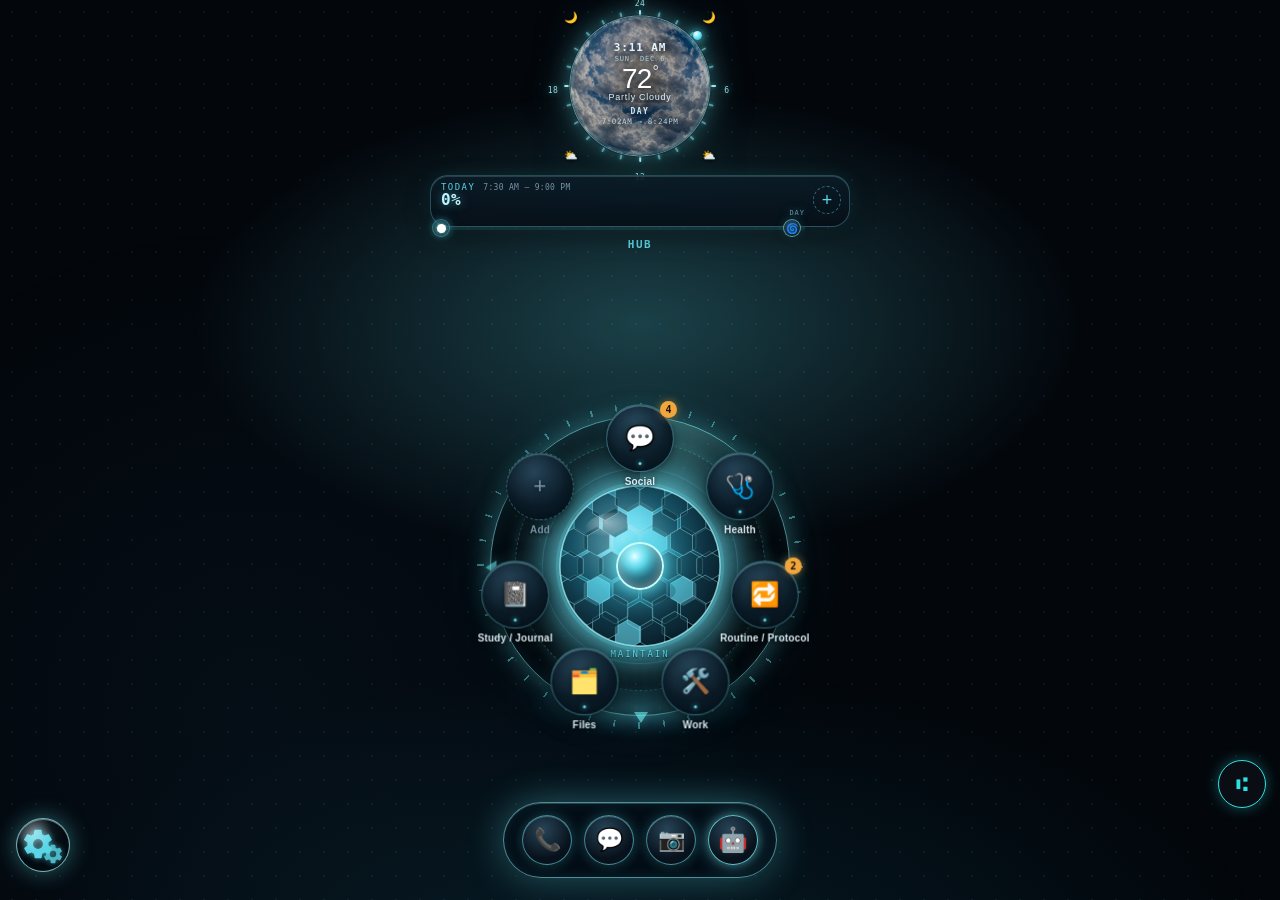
==== index.html @ 60b29aea "Strip the no-key copy from Gemini and system rules" ====
<!DOCTYPE html>
<html lang="en" style="background:#03070c">
<head>
<meta charset="UTF-8">
<meta name="viewport" content="width=device-width, initial-scale=1, viewport-fit=cover">
<meta name="apple-mobile-web-app-capable" content="yes">
<meta name="apple-mobile-web-app-status-bar-style" content="black-translucent">
<meta name="apple-mobile-web-app-title" content="Maintain">
<meta name="theme-color" content="#03070c">
<title>Maintain</title>
<link rel="stylesheet" href="styles.css?v=8.12">
</head>
<body>

<div class="hud-top" id="hud-top">
  <div class="wx-clock" id="wx-clock">
    <div class="wx-dial"></div>
    <div class="wx-glass">
      <div class="wx-sky" id="wx-sky"></div>
      <div class="wx-shine"></div>
      <div class="wx-rim"></div>
      <div class="wx-read">
        <div class="wx-time" id="wx-time">--:--</div>
        <div class="wx-date" id="wx-date"></div>
        <div class="wx-temp" id="wx-temp">--<small>°</small></div>
        <div class="wx-cond" id="wx-cond"></div>
        <div class="wx-sun" id="wx-sun"><b>DAY</b><span></span></div>
      </div>
    </div>
  </div>

  <div id="dayline">
    <div class="dl-head">
      <div class="dl-title">Today</div>
      <div class="dl-range">7:30 AM – 9:00 PM</div>
    </div>
    <div class="dl-pct" id="dl-pct">—<small>DAY</small></div>
    <div class="dl-track-wrap" id="dl-track-wrap">
      <div class="dl-track">
        <div class="dl-fill" id="dl-fill"></div>
      </div>
      <div class="dl-now" id="dl-now"></div>
    </div>
    <button class="dl-add" id="dl-add" type="button" aria-label="Add reminder">+</button>
  </div>
</div>

<div class="stage" id="stage">
  <div class="crumb" id="crumb"><b>HUB</b></div>
  <div id="orbit"></div>
  <div class="hint" id="hint"></div>
</div>

<div class="flash" id="flash"></div>
<div class="veil" id="veil"><div class="sheet" id="sheet"></div></div>

<button id="gears-btn" title="Settings" aria-label="Maintain Settings">
  <span class="gear-glass">
    <svg class="gear-a" viewBox="0 0 24 24" aria-hidden="true"><path fill="currentColor" d="M19.43 12.98c.04-.32.07-.64.07-.98s-.03-.66-.07-.98l2.11-1.65a.5.5 0 0 0 .12-.64l-2-3.46a.5.5 0 0 0-.6-.22l-2.49 1a7.2 7.2 0 0 0-1.7-.98l-.38-2.65A.5.5 0 0 0 13.9 2h-4a.5.5 0 0 0-.49.42l-.38 2.65c-.63.23-1.2.56-1.7.98l-2.49-1a.5.5 0 0 0-.6.22l-2 3.46a.5.5 0 0 0 .12.64L4.57 11c-.04.32-.07.65-.07 1s.03.66.07.98l-2.11 1.65a.5.5 0 0 0-.12.64l2 3.46c.14.24.43.34.68.22l2.49-1c.5.42 1.07.75 1.7.98l.38 2.65a.5.5 0 0 0 .49.42h4a.5.5 0 0 0 .49-.42l.38-2.65c.63-.23 1.2-.56 1.7-.98l2.49 1a.5.5 0 0 0 .6-.22l2-3.46a.5.5 0 0 0-.12-.64l-2.11-1.65zM12 15.5A3.5 3.5 0 1 1 12 8.5a3.5 3.5 0 0 1 0 7z"/></svg>
    <svg class="gear-b" viewBox="0 0 24 24" aria-hidden="true"><path fill="currentColor" d="M19.43 12.98c.04-.32.07-.64.07-.98s-.03-.66-.07-.98l2.11-1.65a.5.5 0 0 0 .12-.64l-2-3.46a.5.5 0 0 0-.6-.22l-2.49 1a7.2 7.2 0 0 0-1.7-.98l-.38-2.65A.5.5 0 0 0 13.9 2h-4a.5.5 0 0 0-.49.42l-.38 2.65c-.63.23-1.2.56-1.7.98l-2.49-1a.5.5 0 0 0-.6.22l-2 3.46a.5.5 0 0 0 .12.64L4.57 11c-.04.32-.07.65-.07 1s.03.66.07.98l-2.11 1.65a.5.5 0 0 0-.12.64l2 3.46c.14.24.43.34.68.22l2.49-1c.5.42 1.07.75 1.7.98l.38 2.65a.5.5 0 0 0 .49.42h4a.5.5 0 0 0 .49-.42l.38-2.65c.63-.23 1.2-.56 1.7-.98l2.49 1a.5.5 0 0 0 .6-.22l2-3.46a.5.5 0 0 0-.12-.64l-2.11-1.65zM12 15.5A3.5 3.5 0 1 1 12 8.5a3.5 3.5 0 0 1 0 7z"/></svg>
  </span>
</button>

<div id="cmd-belt">
  <button class="cmd-btn" id="cmd-phone" title="Contacts">📞</button>
  <button class="cmd-btn" id="cmd-msg" title="Messages">💬</button>
  <button class="cmd-btn" id="cmd-cam" title="Camera">📷</button>
  <button class="cmd-btn ai" id="cmd-ai" title="Gemini">🤖</button>
</div>

<div id="ai-wrap">
  <div id="ai-panel">
    <div id="ai-head">
      <h3>✦ GEMINI</h3>
      <button id="ai-close">×</button>
    </div>
    <div id="ai-body">
      <div class="msg bot">Neon liquid channel ready.</div>
    </div>
    <div id="ai-input-row">
      <input id="ai-input" placeholder="Message Gemini…" autocomplete="off">
      <button id="ai-send">Send</button>
    </div>
  </div>
</div>

<div id="mp-fab" title="Push to GitHub">⑆</div>
<div id="mp-wrap">
  <div id="mp-sheet">
    <h3>Push to GitHub <button id="mp-close">×</button></h3>
    <label>File path in repo</label>
    <input id="mp-path" placeholder="index.html" value="index.html" autocapitalize="off" autocorrect="off" spellcheck="false"/>
    <label>Commit message</label>
    <input id="mp-msg" placeholder="Maintain update"/>
    <label>File content (paste the COMPLETE file)</label>
    <textarea id="mp-content" placeholder="Paste the entire new file here…"></textarea>
    <div id="mp-row">
      <button id="mp-pull">Pull current</button>
      <button id="mp-push">Push</button>
    </div>
    <div id="mp-status"></div>
    <details id="mp-cfg">
      <summary>⚙︎ Setup (stored on this phone only)</summary>
      <label>Apps Script /exec URL</label>
      <input id="mp-url" placeholder="https://script.google.com/macros/s/…/exec" autocapitalize="off" autocorrect="off" spellcheck="false"/>
      <label>Shared secret</label>
      <input id="mp-secret" type="password" placeholder="your SHARED_SECRET"/>
      <button id="mp-save" style="margin-top:10px;width:100%;padding:10px;border-radius:8px;border:1px solid #2de1e1;background:#0a0e14;color:#2de1e1;">Save config on device</button>
    </details>
  </div>
</div>

<script src="app.js?v=8.12"></script>
</body>
</html>
---- styles.css ----
:root{
    --void:#03070c; --panel:rgba(10,20,30,.72); --line:rgba(90,210,230,.22);
    --cyan:#5ad6e6; --cyan-hot:#bff4ff; --cyan-dim:#2a7d8c;
    --amber:#f0a63c; --ink:#dcecf3; --dim:#7794a6; --danger:#e8654f;
    --mono:ui-monospace,"SF Mono",Menlo,monospace;
    --sans:-apple-system,BlinkMacSystemFont,"Segoe UI",Roboto,sans-serif;
  }
  *{box-sizing:border-box;margin:0;padding:0;-webkit-tap-highlight-color:transparent}
  html{background:var(--void)}
  body{font-family:var(--sans);color:var(--ink);background:var(--void);-webkit-user-select:none;user-select:none}
  .stage{position:relative;min-height:100vh;min-height:100dvh;overflow:hidden;perspective:1200px}
  body::before{content:"";position:fixed;inset:0;z-index:0;
    background:
      radial-gradient(60% 45% at 50% 36%,rgba(90,214,230,.28),transparent 58%),
      radial-gradient(80% 55% at 50% 108%,rgba(30,140,180,.14),transparent 62%),
      radial-gradient(circle at 20% 80%,rgba(40,100,140,.08),transparent 40%),
      radial-gradient(rgba(90,214,230,.08) 1px,transparent 1px);
    background-size:auto,auto,auto,24px 24px;
    animation:gridPulse 9s ease-in-out infinite}
  @keyframes gridPulse{0%,100%{opacity:.65}50%{opacity:1}}

  .crumb{position:fixed;top:calc(env(safe-area-inset-top) + 16px);left:14px;right:14px;z-index:15;
    font-family:var(--mono);font-size:11px;letter-spacing:.14em;color:var(--dim);text-transform:uppercase;
    pointer-events:none;text-align:center;line-height:1.5}
  .crumb b{color:var(--cyan)}

  #orbit{position:absolute;left:50%;top:42%;z-index:8;width:0;height:0}

  .ring{position:absolute;left:0;top:0;border-radius:50%;transform:translate(-50%,-50%);pointer-events:none}
  .ring.r1{width:300px;height:300px;border:1.5px solid rgba(140,250,255,.55);
    box-shadow:0 0 24px rgba(90,214,230,.35),0 0 60px rgba(90,214,230,.12),inset 0 0 20px rgba(90,214,230,.08)}
  .ring.r2{width:250px;height:250px;border:1px dashed rgba(90,214,230,.32);animation:spin 48s linear infinite;
    box-shadow:0 0 12px rgba(90,214,230,.15)}
  .ring.r3{width:196px;height:196px;border:1px solid rgba(90,214,230,.28);
    box-shadow:0 0 16px rgba(90,214,230,.12)}
  .ring.ticks{width:326px;height:326px;
    background:repeating-conic-gradient(from 0deg,rgba(120,250,255,.45) 0deg .6deg,transparent .6deg 9deg);
    -webkit-mask:radial-gradient(circle,transparent 0 156px,#000 156px 163px,transparent 163px);
    mask:radial-gradient(circle,transparent 0 156px,#000 156px 163px,transparent 163px);
    animation:spin 90s linear infinite reverse;filter:drop-shadow(0 0 8px rgba(90,214,230,.55));opacity:.95}
  .sweep{position:absolute;left:0;top:0;width:300px;height:300px;border-radius:50%;transform:translate(-50%,-50%);
    background:conic-gradient(from 0deg,rgba(140,255,255,.42),transparent 55deg);pointer-events:none;
    -webkit-mask:radial-gradient(circle,transparent 0 42px,#000 42px);mask:radial-gradient(circle,transparent 0 42px,#000 42px);
    animation:spin 5.5s linear infinite;filter:blur(.6px);opacity:.9}
  @keyframes spin{to{transform:translate(-50%,-50%) rotate(360deg)}}

  .tri{position:absolute;left:0;top:0;width:0;height:0;border-left:7px solid transparent;border-right:7px solid transparent;
    border-bottom:11px solid rgba(120,250,255,.6);pointer-events:none;
    filter:drop-shadow(0 0 4px rgba(90,214,230,.5))}
  .base{position:absolute;left:0;top:100px;width:300px;height:80px;transform:translateX(-50%);
    background:radial-gradient(closest-side,rgba(90,214,230,.38),rgba(40,140,180,.12) 50%,transparent 78%);
    border-radius:50%;filter:blur(3px);pointer-events:none;opacity:.9}

  .orb{position:absolute;left:0;top:0;transform:translate(-50%,-50%);width:178px;height:178px;cursor:pointer;z-index:9;
    filter:drop-shadow(0 12px 28px rgba(0,0,0,.55))}
  .orb .glow{position:absolute;inset:-36px;border-radius:50%;
    background:radial-gradient(circle,rgba(120,240,255,.65),rgba(60,180,220,.25) 40%,transparent 68%);
    animation:breathe 3.6s ease-in-out infinite, holoShift 7s linear infinite}
  @keyframes breathe{0%,100%{opacity:.65;transform:scale(.96)}50%{opacity:1;transform:scale(1.05)}}
  @keyframes holoShift{0%{filter:hue-rotate(0deg) brightness(1)}50%{filter:hue-rotate(20deg) brightness(1.12)}100%{filter:hue-rotate(0deg) brightness(1)}}
  .orb svg{position:relative;display:block;width:178px;height:178px;
    filter:drop-shadow(0 0 28px rgba(90,214,230,.85)) drop-shadow(0 0 8px rgba(180,255,255,.4))}
  .orb .lbl{position:absolute;left:50%;bottom:-4px;transform:translateX(-50%);white-space:nowrap;
    font-family:var(--mono);font-size:9px;letter-spacing:.22em;color:var(--cyan);
    text-shadow:0 0 10px rgba(90,214,230,.75),0 1px 2px rgba(0,0,0,.8)}
  .orb:active{transform:translate(-50%,-50%) scale(.95)}

  .core{position:absolute;left:50%;top:50%;transform:translate(-50%,-50%);z-index:12;width:48px;height:48px;border-radius:50%;
    background:
      radial-gradient(circle at 38% 28%,#f0ffff 0%,#a0f0ff 12%,#5ad6e6 28%,#1a6a80 55%,#0a2a38 78%,#020810 100%);
    border:2.5px solid rgba(200,255,255,.98);
    box-shadow:
      0 0 14px #5ad6e6,
      0 0 32px rgba(90,214,230,.85),
      0 0 70px rgba(90,214,230,.45),
      0 0 100px rgba(60,180,220,.2),
      inset 0 0 16px rgba(200,255,255,.7),
      inset 0 -6px 12px rgba(0,40,60,.4);
    cursor:pointer;animation:holoPulse 3s ease-in-out infinite}
  @keyframes holoPulse{
    0%,100%{filter:brightness(1) saturate(1.15);transform:translate(-50%,-50%) scale(1)}
    50%{filter:brightness(1.3) saturate(1.45);transform:translate(-50%,-50%) scale(1.08)}
  }
  .core:active{transform:translate(-50%,-50%) scale(.86)}

  .node{position:absolute;left:0;top:0;width:68px;height:68px;margin:-34px 0 0 -34px;z-index:10;
    border-radius:50%;border:1.5px solid rgba(120,230,250,.35);
    background:
      radial-gradient(circle at 42% 28%,rgba(40,70,90,.95),rgba(12,28,40,.96) 55%,rgba(4,12,18,.98));
    backdrop-filter:blur(12px) saturate(1.3);
    box-shadow:
      0 6px 22px rgba(0,0,0,.55),
      0 2px 6px rgba(0,0,0,.35),
      inset 0 1.5px 0 rgba(180,250,255,.28),
      inset 0 -3px 8px rgba(0,20,30,.45),
      0 0 18px rgba(90,214,230,.18);
    display:flex;align-items:center;justify-content:center;cursor:pointer;
    opacity:0;transform:translate(0,0) scale(.15);
    transition:transform .5s cubic-bezier(.34,1.5,.5,1),opacity .3s,border-color .15s,box-shadow .2s}
  .layer{position:absolute;left:0;top:0;width:0;height:0;
    transition:transform .4s cubic-bezier(.34,1.15,.5,1),opacity .4s,filter .4s}
  .layer.on .node{opacity:1;transform:translate(var(--x),var(--y)) scale(1)}
  .layer.settled .node{opacity:1;transform:translate(var(--x),var(--y)) scale(1);transition:none}
  .hub{position:absolute;left:0;top:0;z-index:11;width:88px;height:88px;margin:-44px 0 0 -44px;
    border-radius:50%;border:1.5px solid rgba(120,250,255,.65);cursor:pointer;
    background:
      radial-gradient(circle at 42% 28%,rgba(55,100,120,.98),rgba(18,40,55,.97) 50%,rgba(6,16,24,.98));
    box-shadow:
      0 0 30px rgba(90,214,230,.6),
      0 4px 16px rgba(0,0,0,.5),
      inset 0 1.5px 0 rgba(180,250,255,.4),
      inset 0 -4px 10px rgba(0,20,30,.4);
    display:flex;flex-direction:column;align-items:center;justify-content:center;
    opacity:0;transform:translate(var(--hx),var(--hy)) scale(.4);
    transition:transform .42s cubic-bezier(.34,1.3,.5,1),opacity .3s}
  .layer.on .hub{opacity:1;transform:translate(var(--hx),var(--hy)) scale(1)}
  .layer.settled .hub{opacity:1;transform:translate(var(--hx),var(--hy)) scale(1);transition:none}
  .hub .hi{font-size:30px;line-height:1;filter:drop-shadow(0 1px 3px rgba(0,0,0,.55))}
  .hub .hc{font:600 10px/1.15 var(--sans);color:var(--ink);margin-top:3px;max-width:76px;text-align:center;
    text-shadow:0 1px 4px rgba(0,0,0,.85)}
  .node.sub{width:56px;height:56px;margin:-28px 0 0 -28px}
  .node.sub .ni{font-size:21px}
  .node:active{border-color:var(--cyan-hot);
    box-shadow:0 0 24px rgba(90,214,230,.65),0 0 8px rgba(180,255,255,.3),
      inset 0 1.5px 0 rgba(180,250,255,.4),inset 0 -2px 6px rgba(0,20,30,.35)}
  .node .ni{font-size:24px;line-height:1;filter:drop-shadow(0 1px 3px rgba(0,0,0,.55))}
  .node .ct{position:absolute;top:-4px;right:-4px;min-width:17px;height:17px;padding:0 4px;border-radius:9px;
    background:var(--amber);color:#1c1305;font:700 10px/17px var(--mono);text-align:center;box-shadow:0 0 8px rgba(240,166,60,.5)}
  .node .lk{position:absolute;top:-3px;right:-3px;width:16px;height:16px;border-radius:50%;background:var(--cyan);color:#04121a;font:700 10px/16px var(--sans);text-align:center}
  .node .cap{position:absolute;top:calc(100% + 5px);left:50%;transform:translateX(-50%);width:94px;text-align:center;
    font:600 10px/1.2 var(--sans);letter-spacing:.02em;color:var(--ink);text-shadow:0 1px 4px rgba(0,0,0,.85);pointer-events:none}
  .node.folder::after{content:"";position:absolute;bottom:6px;left:50%;transform:translateX(-50%);
    width:3px;height:3px;border-radius:50%;background:var(--cyan);box-shadow:0 0 5px var(--cyan)}
  .node.addch{border-style:dashed}
  .node.addch .ni{color:var(--dim);font-size:22px}
  .node.addch .cap{color:var(--dim)}

  .hint{position:fixed;left:0;right:0;bottom:calc(env(safe-area-inset-bottom) + 110px);text-align:center;z-index:6;
    font-family:var(--mono);font-size:11px;letter-spacing:.16em;color:var(--dim);text-transform:uppercase;
    transition:opacity .3s;pointer-events:none}
  .flash{position:fixed;left:50%;bottom:calc(env(safe-area-inset-bottom) + 130px);transform:translate(-50%,8px);z-index:25;
    max-width:82vw;background:rgba(10,22,32,.95);border:1px solid var(--line);border-radius:12px;padding:11px 15px;
    font-size:13px;color:var(--ink);opacity:0;pointer-events:none;transition:opacity .2s,transform .2s;text-align:center}
  .flash.on{opacity:1;transform:translate(-50%,0)}

  .veil{position:fixed;inset:0;z-index:30;background:rgba(2,5,9,.6);backdrop-filter:blur(4px);
    display:flex;align-items:flex-end;justify-content:center;opacity:0;pointer-events:none;transition:opacity .2s}
  .veil.on{opacity:1;pointer-events:auto}
  .sheet{width:100%;max-width:620px;max-height:82vh;display:flex;flex-direction:column;
    background:linear-gradient(180deg,rgba(12,24,34,.96),rgba(6,13,20,.98));
    border:1px solid var(--line);border-bottom:none;border-radius:20px 20px 0 0;
    box-shadow:0 -8px 40px rgba(0,0,0,.6),0 0 0 1px rgba(90,214,230,.08);
    padding:16px 16px calc(env(safe-area-inset-bottom) + 16px);transform:translateY(24px);transition:transform .2s}
  .veil.on .sheet{transform:translateY(0)}
  .grip{width:40px;height:4px;border-radius:2px;background:var(--line);margin:2px auto 12px;flex:none}
  .shead{display:flex;align-items:center;gap:11px;margin-bottom:12px;flex:none}
  .back{width:38px;height:38px;flex:none;border:1px solid var(--line);background:var(--panel);color:var(--ink);
    border-radius:10px;font-size:19px;cursor:pointer;display:grid;place-items:center}
  .back:active{background:rgba(90,214,230,.12)}
  .shead .tt{flex:1;min-width:0}
  .shead .cid{font-family:var(--mono);font-size:10px;letter-spacing:.2em;color:var(--cyan)}
  .shead .nm{font-size:19px;font-weight:700;margin-top:1px;letter-spacing:.01em;overflow:hidden;text-overflow:ellipsis;white-space:nowrap}
  .kill{border:1px solid var(--line);background:var(--panel);color:var(--dim);border-radius:9px;padding:8px 10px;
    font-family:var(--mono);font-size:10px;letter-spacing:.08em;cursor:pointer;flex:none}
  .kill:active{color:var(--cyan);border-color:var(--cyan)}

  .seg{display:flex;gap:8px;margin-bottom:13px}
  .seg button{flex:1;border:1px solid var(--line);background:transparent;color:var(--dim);border-radius:9px;
    padding:11px;font-family:var(--mono);font-size:11px;letter-spacing:.12em;text-transform:uppercase;cursor:pointer}
  .seg button.on{background:rgba(90,214,230,.14);color:var(--cyan);border-color:var(--cyan)}
  .mform.folder .linkonly{display:none}

  .fld{margin-bottom:11px}
  .fld label{display:block;font-family:var(--mono);font-size:10px;letter-spacing:.14em;color:var(--dim);text-transform:uppercase;margin-bottom:6px}
  .fld input,.fld textarea{width:100%;background:var(--void);border:1px solid var(--line);border-radius:9px;
    color:var(--ink);font-family:var(--sans);font-size:16px;padding:11px 12px;resize:vertical}
  .fld .rowin{display:flex;gap:9px}.fld .rowin .ic{width:64px;text-align:center}
  .fld input:focus,.fld textarea:focus{outline:none;border-color:var(--cyan);box-shadow:0 0 0 2px rgba(90,214,230,.18)}
  .fld textarea{min-height:60px}
  .acts{display:flex;gap:10px}
  .btn{flex:1;border-radius:10px;padding:13px;font-family:var(--mono);font-size:11px;letter-spacing:.14em;text-transform:uppercase;cursor:pointer;border:1px solid var(--line)}
  .btn.ghost{background:transparent;color:var(--dim)}.btn.ghost:active{color:var(--ink)}
  .btn.go{background:var(--cyan);color:#04121a;border-color:var(--cyan);font-weight:700}.btn.go:active{opacity:.85}
  .btn.danger{background:transparent;color:var(--danger);border-color:var(--danger)}
  .btn.full{width:100%;flex:none;margin-top:8px}

  .doc{overflow-y:auto;font-size:13.5px;line-height:1.6;color:var(--ink)}
  .doc .sec{margin-bottom:15px}
  .doc .sh{font-family:var(--mono);font-size:10px;letter-spacing:.16em;text-transform:uppercase;color:var(--cyan);margin-bottom:5px}
  .doc .sb{white-space:pre-wrap;color:var(--ink)}
  .doc .sb.empty{color:var(--dim);opacity:.6}
  .list{overflow-y:auto;-webkit-overflow-scrolling:touch;flex:1}
  .ver{font-family:var(--mono);font-size:10px;letter-spacing:.14em;color:var(--dim);opacity:.55;text-align:center;margin-top:10px}

  #cmd-belt{
    position:fixed;left:50%;bottom:calc(env(safe-area-inset-bottom) + 22px);
    transform:translateX(-50%);z-index:40;
    display:flex;align-items:center;gap:12px;
    padding:12px 18px;
    background:rgba(4,12,20,.82);
    border:1.5px solid rgba(140,250,255,.55);
    border-radius:42px;
    backdrop-filter:blur(20px) saturate(1.5);
    box-shadow:
      0 0 36px rgba(90,214,230,.4),
      0 4px 20px rgba(0,0,0,.45),
      inset 0 1px 0 rgba(180,250,255,.2),
      inset 0 0 14px rgba(90,214,230,.12);
  }
  .cmd-btn{
    width:50px;height:50px;border-radius:50%;
    border:1.5px solid rgba(110,230,250,.55);
    background:
      radial-gradient(circle at 42% 28%,rgba(40,70,90,.97),rgba(8,18,28,.98) 65%);
    color:#5ad6e6;display:grid;place-items:center;
    font-size:22px;cursor:pointer;
    box-shadow:
      0 0 14px rgba(90,214,230,.3),
      0 3px 8px rgba(0,0,0,.4),
      inset 0 1px 0 rgba(180,250,255,.25);
    transition:transform .15s,border-color .15s,box-shadow .15s;
  }
  .cmd-btn:active{transform:scale(.88);border-color:#bff4ff;
    box-shadow:0 0 22px rgba(90,214,230,.65),inset 0 1px 0 rgba(200,255,255,.35)}
  .cmd-btn.ai{font-size:24px;border-color:rgba(120,250,255,.75);
    box-shadow:0 0 18px rgba(90,214,230,.5),0 0 8px rgba(180,255,255,.25)}

  #gears-btn{
    position:fixed;left:16px;bottom:calc(env(safe-area-inset-bottom) + 28px);z-index:40;
    width:54px;height:54px;border-radius:50%;
    border:1.5px solid rgba(140,250,255,.65);
    background:
      radial-gradient(circle at 40% 28%,rgba(40,75,100,.97),rgba(6,16,24,.98) 65%);
    color:#5ad6e6;display:grid;place-items:center;
    font-size:24px;cursor:pointer;
    box-shadow:
      0 0 22px rgba(90,214,230,.45),
      0 3px 10px rgba(0,0,0,.4),
      inset 0 1px 0 rgba(180,250,255,.3);
    animation:gearsSpin 10s linear infinite;
  }
  #gears-btn:active{transform:scale(.88)}
  @keyframes gearsSpin{to{transform:rotate(360deg)}}

  #ai-wrap{position:fixed;inset:0;z-index:60;display:none;align-items:flex-end;justify-content:center;
    background:rgba(2,5,9,.7);backdrop-filter:blur(6px)}
  #ai-wrap.open{display:flex}
  #ai-panel{
    width:100%;max-width:520px;max-height:78vh;
    background:linear-gradient(165deg,rgba(8,18,28,.97),rgba(4,10,16,.99));
    border:1px solid rgba(90,214,230,.45);
    border-radius:22px 22px 0 0;
    box-shadow:0 -10px 50px rgba(0,0,0,.6),0 0 30px rgba(90,214,230,.2);
    display:flex;flex-direction:column;
    padding:14px 14px calc(env(safe-area-inset-bottom) + 14px);
  }
  #ai-head{display:flex;align-items:center;justify-content:space-between;margin-bottom:10px}
  #ai-head h3{font-size:15px;color:#5ad6e6;letter-spacing:.4px;margin:0}
  #ai-close{background:none;border:none;color:#7a9aaa;font-size:22px;cursor:pointer;padding:4px 8px}
  #ai-body{flex:1;overflow-y:auto;font-size:14px;line-height:1.55;color:#c8e0ea;padding:8px 4px;min-height:180px}
  #ai-body .msg{margin-bottom:12px;padding:10px 12px;border-radius:12px;max-width:92%}
  #ai-body .bot{background:rgba(90,214,230,.12);border:1px solid rgba(90,214,230,.25)}
  #ai-input-row{display:flex;gap:8px;margin-top:10px}
  #ai-input{flex:1;background:#0a1219;border:1px solid rgba(90,214,230,.3);border-radius:12px;color:#e0f4ff;padding:12px 14px;font-size:15px}
  #ai-send{padding:0 16px;border-radius:12px;border:1px solid #5ad6e6;background:rgba(90,214,230,.15);color:#5ad6e6;font-weight:600;cursor:pointer}

  @media (prefers-reduced-motion:reduce){*{animation:none!important}.node{transition:opacity .2s}}


  #mp-fab{position:fixed;right:14px;bottom:calc(env(safe-area-inset-bottom) + 92px);z-index:99998;
    width:48px;height:48px;border-radius:50%;background:#0a0e14;
    border:1px solid #2de1e1;color:#2de1e1;font-size:20px;
    display:flex;align-items:center;justify-content:center;
    box-shadow:0 0 14px rgba(45,225,225,.35);cursor:pointer;}
  #mp-wrap{position:fixed;inset:0;z-index:99999;display:none;
    background:rgba(2,5,9,.86);backdrop-filter:blur(3px);
    align-items:flex-end;}
  #mp-wrap.open{display:flex;}
  #mp-sheet{width:100%;max-height:90vh;overflow:auto;
    background:#070b11;border-top:1px solid #2de1e1;
    border-radius:16px 16px 0 0;padding:16px 16px 28px;
    font-family:-apple-system,system-ui,sans-serif;color:#cfe9e9;}
  #mp-sheet h3{margin:2px 0 12px;color:#2de1e1;font-size:15px;
    letter-spacing:.5px;display:flex;justify-content:space-between;}
  #mp-sheet label{display:block;font-size:11px;color:#7fb2b2;
    margin:10px 0 4px;letter-spacing:.4px;text-transform:uppercase;}
  #mp-sheet input,#mp-sheet textarea{width:100%;box-sizing:border-box;
    background:#0c1219;border:1px solid #1c3540;border-radius:8px;
    color:#e6faff;padding:10px;font-size:14px;font-family:ui-monospace,monospace;}
  #mp-sheet textarea{min-height:180px;resize:vertical;}
  #mp-row{display:flex;gap:8px;margin-top:14px;}
  #mp-row button{flex:1;padding:12px;border-radius:8px;border:1px solid #2de1e1;
    background:#0a0e14;color:#2de1e1;font-size:14px;font-weight:600;cursor:pointer;}
  #mp-pull{border-color:#e0a83c;color:#e0a83c;}
  #mp-close{background:none;border:none;color:#5a7a7a;font-size:20px;cursor:pointer;}
  #mp-status{margin-top:12px;font-size:12px;min-height:16px;white-space:pre-wrap;
    font-family:ui-monospace,monospace;color:#8fd;}
  #mp-status.err{color:#ff6b6b;}
  #mp-cfg{border-top:1px dashed #1c3540;margin-top:16px;padding-top:12px;}
  #mp-cfg summary{color:#7fb2b2;font-size:12px;cursor:pointer;}
/* v8 HUD — weather clock, day timeline, glass gears. Hub/belt CSS stays. */
html,body{height:100%;}
body{
  display:flex;flex-direction:column;
  min-height:100vh;min-height:100dvh;
  overflow:hidden;
}
.hud-top{
  position:relative;z-index:21;flex:none;
  padding:calc(env(safe-area-inset-top) + 2px) 10px 4px;
  display:flex;flex-direction:column;align-items:center;gap:5px;
}
.stage{
  flex:1 1 auto;min-height:0 !important;height:auto !important;
  position:relative;overflow:hidden;perspective:1200px;
}
.crumb{
  position:absolute;top:6px;left:12px;right:12px;
  z-index:15;
}
#orbit{top:50%;transform:scale(var(--hub-scale, 0.8));}
.hint{
  position:absolute;left:0;right:0;bottom:8px;
}

/* ——— Glass weather clock ——— */
.wx-clock{
  --wx: 156px;
  width:var(--wx);height:var(--wx);
  position:relative;flex:none;
  overflow:visible;
  filter:drop-shadow(0 8px 16px rgba(0,0,0,.5)) drop-shadow(0 0 14px rgba(90,214,230,.2));
}
.wx-dial{position:absolute;inset:0;pointer-events:none}
.wx-glass{
  position:absolute;left:50%;top:50%;
  width:84%;height:84%;
  transform:translate(-50%,-50%);
  border-radius:50%;
  overflow:hidden;
  border:1.5px solid rgba(180,250,255,.55);
  box-shadow:
    0 0 0 1px rgba(20,40,55,.8),
    0 0 22px rgba(90,214,230,.35),
    inset 0 0 18px rgba(0,10,20,.35),
    inset 0 8px 16px rgba(255,255,255,.12);
  background:#071018;
}
.wx-sky{
  position:absolute;inset:0;
  background-size:cover;background-position:center;
  transition:background-image .6s ease, filter .6s ease;
}
.wx-sky.night{filter:saturate(1.05) brightness(.95)}
.wx-shine{
  position:absolute;inset:0;border-radius:50%;pointer-events:none;
  background:
    radial-gradient(circle at 34% 28%, rgba(255,255,255,.38), transparent 32%),
    radial-gradient(circle at 70% 78%, rgba(0,20,40,.28), transparent 42%);
}
.wx-rim{
  position:absolute;inset:0;border-radius:50%;pointer-events:none;
  box-shadow:inset 0 0 0 3px rgba(140,250,255,.12);
}
.wx-read{
  position:absolute;inset:0;
  display:flex;flex-direction:column;align-items:center;justify-content:center;
  text-align:center;z-index:2;padding:14% 8% 16%;
  gap:0;
  color:#f4fbff;
  text-shadow:0 1px 8px rgba(0,8,16,.95), 0 0 12px rgba(0,20,40,.75);
  background:radial-gradient(circle at 50% 48%, rgba(0,8,18,.55), rgba(0,8,18,.15) 52%, transparent 70%);
}
.wx-time{
  font-family:var(--mono);font-weight:700;letter-spacing:.08em;
  font-size:11px;line-height:1.15;color:#e8f7ff;
}
.wx-date{
  font-family:var(--mono);font-size:7px;letter-spacing:.12em;text-transform:uppercase;
  color:rgba(200,240,255,.8);margin:0;
}
.wx-temp{
  font-family:var(--sans);font-weight:300;letter-spacing:-.03em;
  font-size:26px;line-height:.92;margin-top:2px;
  color:#fff;
}
.wx-temp small{font-size:16px;vertical-align:super;margin-left:1px;opacity:.85}
.wx-cond{
  font-family:var(--sans);font-size:9px;letter-spacing:.08em;
  color:#d9f3ff;margin-top:1px;max-width:90%;
  white-space:nowrap;overflow:hidden;text-overflow:ellipsis;
}
.wx-sun{
  margin-top:5px;font-family:var(--mono);font-size:7.5px;letter-spacing:.08em;
  color:rgba(210,245,255,.8);display:flex;flex-direction:column;align-items:center;gap:1px;
}
.wx-sun b{color:#c8ecff;font-weight:700;letter-spacing:.18em;font-size:8px}

.wx-tick{
  position:absolute;left:50%;top:50%;width:2px;height:7px;
  margin-left:-1px;transform-origin:50% 0;
  background:rgba(150,245,255,.55);
  border-radius:1px;
  box-shadow:0 0 4px rgba(90,214,230,.5);
}
.wx-tick.major{height:10px;width:2.2px;background:rgba(190,255,255,.9)}
.wx-num{
  position:absolute;left:50%;top:50%;
  width:22px;margin-left:-11px;text-align:center;
  font-family:var(--mono);font-size:8px;letter-spacing:.06em;
  color:rgba(180,250,255,.85);
  text-shadow:0 0 6px rgba(90,214,230,.6);
  pointer-events:none;
}
.wx-hour{
  position:absolute;width:16px;height:16px;margin:-8px 0 0 -8px;
  border:none;background:none;box-shadow:none;overflow:visible;
  display:grid;place-items:center;
  pointer-events:none;
  filter:drop-shadow(0 1px 2px rgba(0,0,0,.85));
}
.wx-hour .ico{display:block;font-size:11px;line-height:1}
.wx-bead{
  position:absolute;left:50%;top:50%;width:9px;height:9px;margin:-4.5px 0 0 -4.5px;
  border-radius:50%;
  background:radial-gradient(circle at 35% 30%,#fff,#7af0ff 40%,#1aa0c0);
  box-shadow:0 0 10px #5ad6e6, 0 0 18px rgba(90,214,230,.7);
  z-index:3;pointer-events:none;
}

@media (max-height:720px){
  .wx-clock{--wx:148px}
  .wx-temp{font-size:24px}
}
@media (min-height:820px){
  .wx-clock{--wx:168px}
  .wx-temp{font-size:28px}
}

/* ——— Day timeline (reminders / protocols / routines) ——— */
#dayline{
  width:min(100%, 420px);
  height:52px;
  display:grid;
  grid-template-columns:1fr auto;
  grid-template-rows:auto 1fr;
  gap:0 8px;
  padding:6px 8px 6px 10px;
  border-radius:18px;
  background:linear-gradient(180deg, rgba(12,28,40,.78), rgba(6,14,22,.88));
  border:1px solid rgba(120,230,250,.28);
  box-shadow:
    0 8px 24px rgba(0,0,0,.4),
    inset 0 1px 0 rgba(180,250,255,.16),
    0 0 18px rgba(90,214,230,.12);
  backdrop-filter:blur(16px) saturate(1.3);
}
.dl-head{
  grid-column:1;display:flex;align-items:baseline;gap:8px;min-width:0;
}
.dl-title{
  font-family:var(--mono);font-size:9px;letter-spacing:.16em;color:var(--cyan);
  text-transform:uppercase;flex:none;
}
.dl-range{
  font-family:var(--mono);font-size:8px;letter-spacing:.04em;color:var(--dim);
  white-space:nowrap;overflow:hidden;text-overflow:ellipsis;
}
.dl-pct{
  font-family:var(--mono);font-size:16px;font-weight:700;color:#bff4ff;
  letter-spacing:.02em;align-self:center;line-height:1;
  text-shadow:0 0 10px rgba(90,214,230,.55);
}
.dl-pct small{display:block;font-size:7px;letter-spacing:.14em;color:var(--dim);font-weight:500;text-align:right;margin-top:2px}
.dl-track-wrap{
  grid-column:1;position:relative;height:22px;
}
.dl-track{
  position:absolute;left:0;right:0;top:10px;height:3px;border-radius:2px;
  background:rgba(90,214,230,.16);
  box-shadow:inset 0 0 4px rgba(0,0,0,.35);
}
.dl-fill{
  position:absolute;left:0;top:0;bottom:0;width:0;border-radius:2px;
  background:linear-gradient(90deg,#2a7d8c,#5ad6e6,#bff4ff);
  box-shadow:0 0 8px rgba(90,214,230,.65);
}
.dl-now{
  position:absolute;top:50%;width:9px;height:9px;margin:-4.5px 0 0 -4.5px;
  border-radius:50%;
  background:#fff;
  box-shadow:0 0 8px #5ad6e6, 0 0 14px rgba(90,214,230,.8);
  z-index:3;
}
.dl-ev{
  position:absolute;top:50%;width:18px;height:18px;margin:-9px 0 0 -9px;
  border-radius:50%;
  border:1px solid rgba(140,250,255,.55);
  background:radial-gradient(circle at 40% 30%, rgba(40,80,100,.95), rgba(8,18,28,.96));
  box-shadow:0 2px 8px rgba(0,0,0,.45), 0 0 8px rgba(90,214,230,.25);
  display:grid;place-items:center;font-size:10px;cursor:pointer;z-index:2;
}
.dl-ev.on{
  border-color:#bff4ff;
  box-shadow:0 0 12px rgba(90,214,230,.55);
}
.dl-ev.past{opacity:.55}
.dl-ev:active{transform:scale(.9)}
.dl-add{
  grid-column:2;grid-row:1 / span 2;
  width:28px;height:28px;align-self:center;
  border-radius:50%;border:1px dashed rgba(90,214,230,.45);
  background:transparent;color:var(--cyan);font-size:18px;line-height:1;cursor:pointer;
}
.dl-add:active{background:rgba(90,214,230,.12)}

/* ——— Gears: glass window into spinning cogs ——— */
#gears-btn{
  animation:none;
  padding:0;overflow:hidden;
  background:
    radial-gradient(circle at 38% 28%, rgba(60,90,110,.35), rgba(4,10,16,.2) 55%),
    #050b10;
  border:1.6px solid rgba(160,250,255,.7);
  box-shadow:
    0 0 22px rgba(90,214,230,.45),
    0 3px 10px rgba(0,0,0,.45),
    inset 0 1px 0 rgba(220,255,255,.4),
    inset 0 -8px 14px rgba(0,10,20,.45);
}
.gear-glass{
  position:relative;width:100%;height:100%;border-radius:50%;overflow:hidden;
  display:block;
}
.gear-glass::after{
  content:"";position:absolute;inset:0;border-radius:50%;pointer-events:none;z-index:3;
  background:radial-gradient(circle at 32% 26%, rgba(255,255,255,.4), transparent 36%);
}
.gear-a,.gear-b{
  position:absolute;color:#5ad6e6;
  filter:drop-shadow(0 0 3px rgba(90,214,230,.7));
}
.gear-a{width:34px;height:34px;left:4px;top:8px;animation:spinCW 8s linear infinite}
.gear-b{width:22px;height:22px;right:5px;bottom:6px;animation:spinCCW 5.5s linear infinite;opacity:.85}
@keyframes spinCW{to{transform:rotate(360deg)}}
@keyframes spinCCW{to{transform:rotate(-360deg)}}
#gears-btn:active{transform:scale(.88)}
@media (prefers-reduced-motion:reduce){
  .gear-a,.gear-b,.wx-bead{animation:none !important}
}
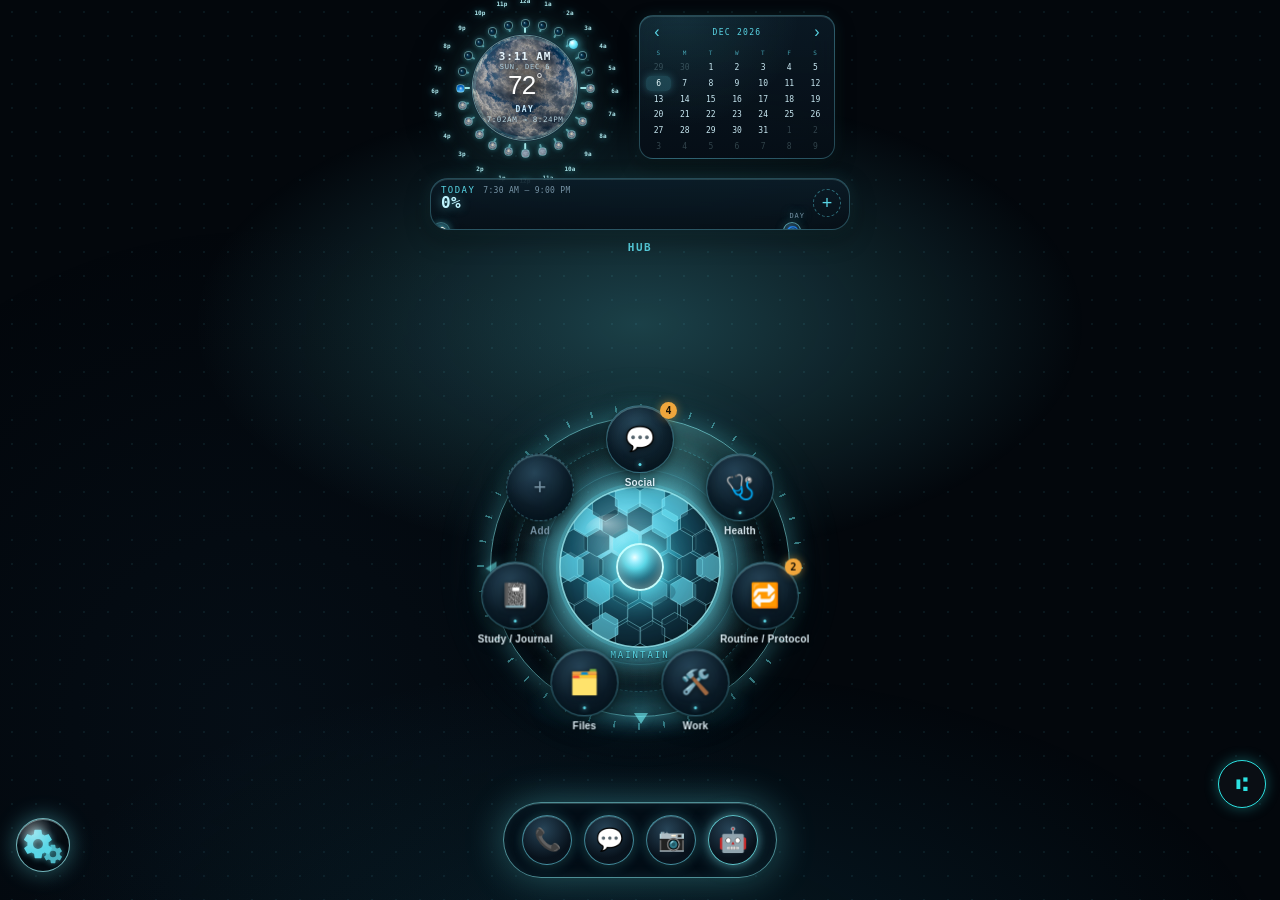
==== commit 55c411aa: "v8.2 — calendar beside clock, hourly AM/PM + weather Month grid sits next to the weather orb in the " ====
--- a/index.html
+++ b/index.html
@@ -8,24 +8,34 @@
 <meta name="apple-mobile-web-app-title" content="Maintain">
 <meta name="theme-color" content="#03070c">
 <title>Maintain</title>
-<link rel="stylesheet" href="styles.css?v=8.12">
+<link rel="stylesheet" href="styles.css?v=8.2">
 </head>
 <body>
 
 <div class="hud-top" id="hud-top">
-  <div class="wx-clock" id="wx-clock">
-    <div class="wx-dial"></div>
-    <div class="wx-glass">
-      <div class="wx-sky" id="wx-sky"></div>
-      <div class="wx-shine"></div>
-      <div class="wx-rim"></div>
-      <div class="wx-read">
-        <div class="wx-time" id="wx-time">--:--</div>
-        <div class="wx-date" id="wx-date"></div>
-        <div class="wx-temp" id="wx-temp">--<small>°</small></div>
-        <div class="wx-cond" id="wx-cond"></div>
-        <div class="wx-sun" id="wx-sun"><b>DAY</b><span></span></div>
+  <div class="hud-row">
+    <div class="wx-clock" id="wx-clock">
+      <div class="wx-dial"></div>
+      <div class="wx-glass">
+        <div class="wx-sky" id="wx-sky"></div>
+        <div class="wx-shine"></div>
+        <div class="wx-rim"></div>
+        <div class="wx-read">
+          <div class="wx-time" id="wx-time">--:--</div>
+          <div class="wx-date" id="wx-date"></div>
+          <div class="wx-temp" id="wx-temp">--<small>°</small></div>
+          <div class="wx-cond" id="wx-cond"></div>
+          <div class="wx-sun" id="wx-sun"><b>DAY</b><span></span></div>
+        </div>
       </div>
+    </div>
+    <div id="cal" aria-label="Calendar">
+      <div class="cal-head">
+        <button type="button" id="cal-prev" aria-label="Previous month">‹</button>
+        <div class="cal-title" id="cal-title">AUG 2026</div>
+        <button type="button" id="cal-next" aria-label="Next month">›</button>
+      </div>
+      <div class="cal-grid" id="cal-grid"></div>
     </div>
   </div>
 
@@ -110,6 +120,6 @@
   </div>
 </div>
 
-<script src="app.js?v=8.12"></script>
+<script src="app.js?v=8.2"></script>
 </body>
 </html>
--- a/styles.css
+++ b/styles.css
@@ -308,8 +308,12 @@
 }
 .hud-top{
   position:relative;z-index:21;flex:none;
-  padding:calc(env(safe-area-inset-top) + 2px) 10px 4px;
-  display:flex;flex-direction:column;align-items:center;gap:5px;
+  padding:calc(env(safe-area-inset-top) + 2px) 8px 4px;
+  display:flex;flex-direction:column;align-items:center;gap:6px;
+}
+.hud-row{
+  width:min(100%, 420px);
+  display:flex;align-items:center;justify-content:center;gap:22px;
 }
 .stage{
   flex:1 1 auto;min-height:0 !important;height:auto !important;
@@ -326,16 +330,17 @@
 
 /* ——— Glass weather clock ——— */
 .wx-clock{
-  --wx: 156px;
+  --wx: 144px;
   width:var(--wx);height:var(--wx);
   position:relative;flex:none;
   overflow:visible;
+  margin: 10px 16px 8px 4px;
   filter:drop-shadow(0 8px 16px rgba(0,0,0,.5)) drop-shadow(0 0 14px rgba(90,214,230,.2));
 }
 .wx-dial{position:absolute;inset:0;pointer-events:none}
 .wx-glass{
   position:absolute;left:50%;top:50%;
-  width:84%;height:84%;
+  width:70%;height:70%;
   transform:translate(-50%,-50%);
   border-radius:50%;
   overflow:hidden;
@@ -408,19 +413,21 @@
 .wx-num{
   position:absolute;left:50%;top:50%;
   width:22px;margin-left:-11px;text-align:center;
-  font-family:var(--mono);font-size:8px;letter-spacing:.06em;
-  color:rgba(180,250,255,.85);
-  text-shadow:0 0 6px rgba(90,214,230,.6);
+  font-family:var(--mono);font-size:6px;letter-spacing:.02em;
+  color:rgba(190,250,255,.9);
+  text-shadow:0 0 6px rgba(90,214,230,.7);
+  pointer-events:none;line-height:1;
+  font-weight:600;
+}
+.wx-hour{
+  position:absolute;width:9px;height:9px;margin:-4.5px 0 0 -4.5px;
+  border-radius:50%;overflow:hidden;
+  border:1px solid rgba(170,250,255,.5);
+  box-shadow:0 0 5px rgba(90,214,230,.35);
+  background:#0a1822 center/cover no-repeat;
   pointer-events:none;
 }
-.wx-hour{
-  position:absolute;width:16px;height:16px;margin:-8px 0 0 -8px;
-  border:none;background:none;box-shadow:none;overflow:visible;
-  display:grid;place-items:center;
-  pointer-events:none;
-  filter:drop-shadow(0 1px 2px rgba(0,0,0,.85));
-}
-.wx-hour .ico{display:block;font-size:11px;line-height:1}
+.wx-hour .ico{display:none}
 .wx-bead{
   position:absolute;left:50%;top:50%;width:9px;height:9px;margin:-4.5px 0 0 -4.5px;
   border-radius:50%;
@@ -430,18 +437,23 @@
 }
 
 @media (max-height:720px){
-  .wx-clock{--wx:148px}
-  .wx-temp{font-size:24px}
+  .wx-clock{--wx:132px}
+  .wx-temp{font-size:22px}
+  #cal{height:132px}
 }
 @media (min-height:820px){
-  .wx-clock{--wx:168px}
-  .wx-temp{font-size:28px}
+  .wx-clock{--wx:152px}
+  .wx-temp{font-size:26px}
+  #cal{height:152px}
 }
 
 /* ——— Day timeline (reminders / protocols / routines) ——— */
 #dayline{
   width:min(100%, 420px);
   height:52px;
+  position:relative;
+  overflow:hidden;
+  z-index:3;
   display:grid;
   grid-template-columns:1fr auto;
   grid-template-rows:auto 1fr;
@@ -515,6 +527,66 @@
 }
 .dl-add:active{background:rgba(90,214,230,.12)}
 
+/* ——— Month calendar (beside clock) ——— */
+#cal{
+  flex:0 1 196px;min-width:0;max-width:196px;height:144px;
+  position:relative;z-index:2;
+  display:flex;flex-direction:column;
+  padding:5px 6px 4px;
+  border-radius:14px;
+  background:
+    radial-gradient(ellipse at 20% 0%, rgba(90,214,230,.12), transparent 55%),
+    linear-gradient(180deg, rgba(12,28,40,.82), rgba(6,14,22,.92));
+  border:1px solid rgba(120,230,250,.28);
+  box-shadow:
+    0 8px 20px rgba(0,0,0,.4),
+    inset 0 1px 0 rgba(180,250,255,.14),
+    0 0 16px rgba(90,214,230,.1);
+  backdrop-filter:blur(14px) saturate(1.25);
+}
+.cal-head{
+  display:flex;align-items:center;justify-content:space-between;
+  margin-bottom:2px;flex:none;
+}
+.cal-title{
+  font-family:var(--mono);font-size:8px;letter-spacing:.16em;color:var(--cyan);
+  text-transform:uppercase;
+}
+.cal-head button{
+  width:22px;height:22px;border:0;background:transparent;color:var(--cyan);
+  font-size:16px;line-height:1;cursor:pointer;border-radius:6px;
+}
+.cal-head button:active{background:rgba(90,214,230,.12)}
+.cal-grid{
+  flex:1;min-height:0;
+  display:grid;
+  grid-template-columns:repeat(7,1fr);
+  grid-template-rows:14px repeat(6,1fr);
+  gap:1px;
+}
+.cal-dow{
+  font-family:var(--mono);font-size:6px;letter-spacing:.08em;
+  color:rgba(90,214,230,.7);text-align:center;align-self:center;
+}
+.cal-day{
+  position:relative;
+  display:grid;place-items:center;
+  font-family:var(--mono);font-size:8px;color:#c8e8f2;
+  border-radius:5px;cursor:pointer;border:0;background:transparent;
+  padding:0;
+}
+.cal-day.mute{color:rgba(160,200,210,.28);cursor:default}
+.cal-day.today{box-shadow:inset 0 0 0 1px rgba(90,214,230,.45)}
+.cal-day.sel{
+  background:rgba(90,214,230,.22);
+  color:#e8fbff;
+  box-shadow:0 0 8px rgba(90,214,230,.35);
+}
+.cal-day .dot{
+  position:absolute;bottom:2px;width:3px;height:3px;border-radius:50%;
+  background:#5ad6e6;box-shadow:0 0 4px #5ad6e6;
+}
+
 /* ——— Gears: glass window into spinning cogs ——— */
 #gears-btn{
   animation:none;
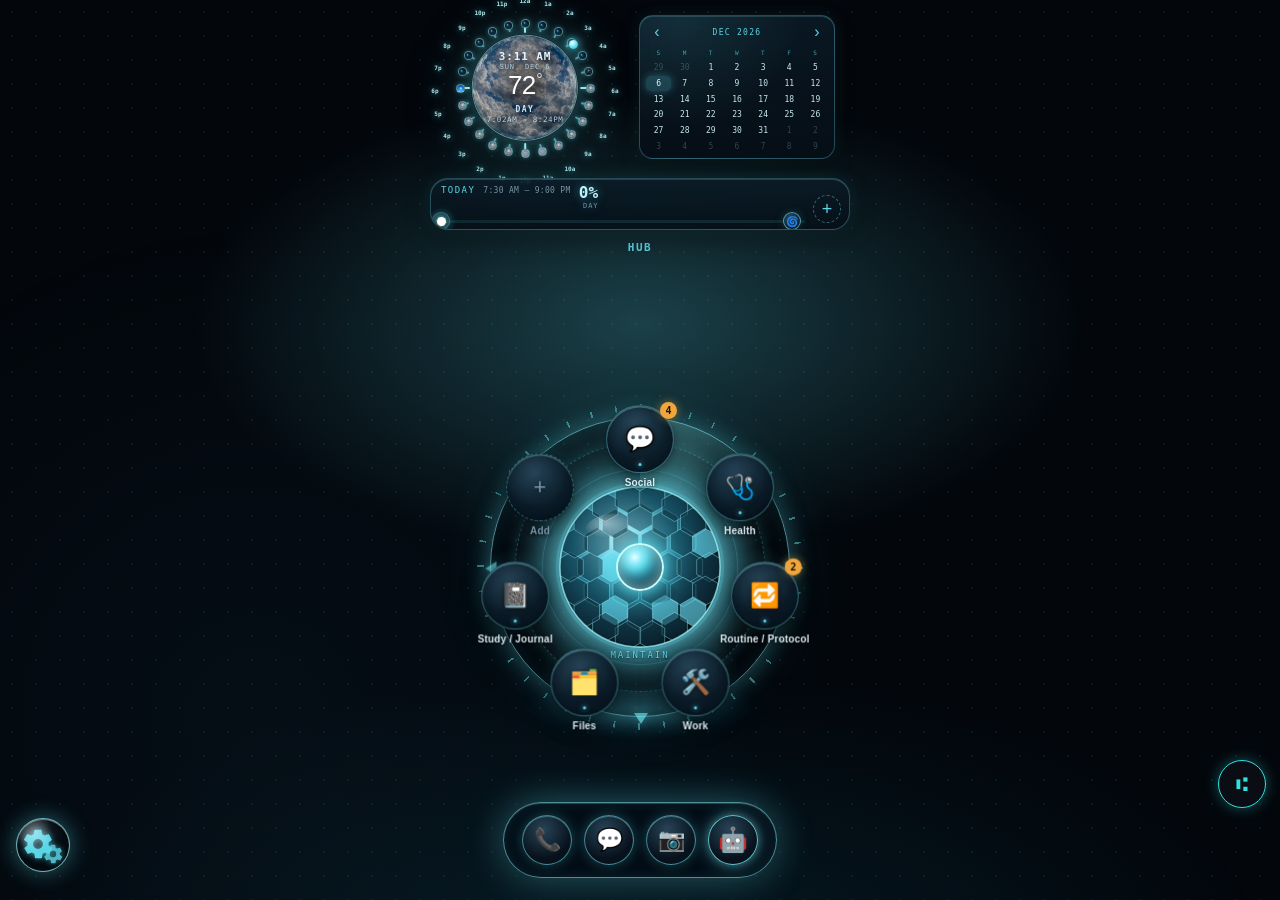
==== commit 68b077dd: "v8.3 — polish, seeded folders, usable timeline, on-device Gemini (index + readme)" ====
--- a/index.html
+++ b/index.html
@@ -8,7 +8,7 @@
 <meta name="apple-mobile-web-app-title" content="Maintain">
 <meta name="theme-color" content="#03070c">
 <title>Maintain</title>
-<link rel="stylesheet" href="styles.css?v=8.2">
+<link rel="stylesheet" href="styles.css?v=8.3">
 </head>
 <body>
 
@@ -43,8 +43,8 @@
     <div class="dl-head">
       <div class="dl-title">Today</div>
       <div class="dl-range">7:30 AM – 9:00 PM</div>
+      <div class="dl-pct" id="dl-pct">—%</div>
     </div>
-    <div class="dl-pct" id="dl-pct">—<small>DAY</small></div>
     <div class="dl-track-wrap" id="dl-track-wrap">
       <div class="dl-track">
         <div class="dl-fill" id="dl-fill"></div>
@@ -52,6 +52,7 @@
       <div class="dl-now" id="dl-now"></div>
     </div>
     <button class="dl-add" id="dl-add" type="button" aria-label="Add reminder">+</button>
+    <div class="dl-list" id="dl-list"></div>
   </div>
 </div>
 
@@ -66,8 +67,8 @@
 
 <button id="gears-btn" title="Settings" aria-label="Maintain Settings">
   <span class="gear-glass">
-    <svg class="gear-a" viewBox="0 0 24 24" aria-hidden="true"><path fill="currentColor" d="M19.43 12.98c.04-.32.07-.64.07-.98s-.03-.66-.07-.98l2.11-1.65a.5.5 0 0 0 .12-.64l-2-3.46a.5.5 0 0 0-.6-.22l-2.49 1a7.2 7.2 0 0 0-1.7-.98l-.38-2.65A.5.5 0 0 0 13.9 2h-4a.5.5 0 0 0-.49.42l-.38 2.65c-.63.23-1.2.56-1.7.98l-2.49-1a.5.5 0 0 0-.6.22l-2 3.46a.5.5 0 0 0 .12.64L4.57 11c-.04.32-.07.65-.07 1s.03.66.07.98l-2.11 1.65a.5.5 0 0 0-.12.64l2 3.46c.14.24.43.34.68.22l2.49-1c.5.42 1.07.75 1.7.98l.38 2.65a.5.5 0 0 0 .49.42h4a.5.5 0 0 0 .49-.42l.38-2.65c.63-.23 1.2-.56 1.7-.98l2.49 1a.5.5 0 0 0 .6-.22l2-3.46a.5.5 0 0 0-.12-.64l-2.11-1.65zM12 15.5A3.5 3.5 0 1 1 12 8.5a3.5 3.5 0 0 1 0 7z"/></svg>
-    <svg class="gear-b" viewBox="0 0 24 24" aria-hidden="true"><path fill="currentColor" d="M19.43 12.98c.04-.32.07-.64.07-.98s-.03-.66-.07-.98l2.11-1.65a.5.5 0 0 0 .12-.64l-2-3.46a.5.5 0 0 0-.6-.22l-2.49 1a7.2 7.2 0 0 0-1.7-.98l-.38-2.65A.5.5 0 0 0 13.9 2h-4a.5.5 0 0 0-.49.42l-.38 2.65c-.63.23-1.2.56-1.7.98l-2.49-1a.5.5 0 0 0-.6.22l-2 3.46a.5.5 0 0 0 .12.64L4.57 11c-.04.32-.07.65-.07 1s.03.66.07.98l-2.11 1.65a.5.5 0 0 0-.12.64l2 3.46c.14.24.43.34.68.22l2.49-1c.5.42 1.07.75 1.7.98l.38 2.65a.5.5 0 0 0 .49.42h4a.5.5 0 0 0 .49-.42l.38-2.65c.63-.23 1.2-.56 1.7-.98l2.49 1a.5.5 0 0 0 .6-.22l2-3.46a.5.5 0 0 0-.12-.64l-2.11-1.65zM12 15.5A3.5 3.5 0 1 1 12 8.5a3.5 3.5 0 0 1 0 7z"/></svg>
+    <svg class="gear-a" viewBox="0 0 24 24" aria-hidden="true"><path fill="currentColor" d="M19.43 12.98c.04-.32.07-.64.07-.98s-.03-.66-.07-.98l2.11-1.65a.5.5 0 0 0 .12-.64l-2-3.46a.5.5 0 0 0-.6-.22l-2.49 1a7.2 7.2 0 0 0-1.7-.98l-.38-2.65A.5.5 0 0 0 13.9 2h-4a.5.5 0 0 0-.49.42l-.38 2.65c-.63.23-1.2.56-1.7.98l-2.49-1a.5.5 0 0 0-.6.22l-2 3.46a.5.5 0 0 0 .12.64L4.57 11c-.04.32-.07.65-.07 1s.03.66.07.98l-2.11 1.65a.5.5 0 0 0 .12.64l2 3.46c.14.24.43.34.68.22l2.49-1c.5.42 1.07.75 1.7.98l.38 2.65a.5.5 0 0 0 .49.42h4a.5.5 0 0 0 .49-.42l.38-2.65c.63-.23 1.2-.56 1.7-.98l2.49 1a.5.5 0 0 0 .6-.22l2-3.46a.5.5 0 0 0-.12-.64l-2.11-1.65zM12 15.5A3.5 3.5 0 1 1 12 8.5a3.5 3.5 0 0 1 0 7z"/></svg>
+    <svg class="gear-b" viewBox="0 0 24 24" aria-hidden="true"><path fill="currentColor" d="M19.43 12.98c.04-.32.07-.64.07-.98s-.03-.66-.07-.98l2.11-1.65a.5.5 0 0 0 .12-.64l-2-3.46a.5.5 0 0 0-.6-.22l-2.49 1a7.2 7.2 0 0 0-1.7-.98l-.38-2.65A.5.5 0 0 0 13.9 2h-4a.5.5 0 0 0-.49.42l-.38 2.65c-.63.23-1.2.56-1.7.98l-2.49-1a.5.5 0 0 0-.6.22l-2 3.46a.5.5 0 0 0 .12.64L4.57 11c-.04.32-.07.65-.07 1s.03.66.07.98l-2.11 1.65a.5.5 0 0 0 .12.64l2 3.46c.14.24.43.34.68.22l2.49-1c.5.42 1.07.75 1.7.98l.38 2.65a.5.5 0 0 0 .49.42h4a.5.5 0 0 0 .49-.42l.38-2.65c.63-.23 1.2-.56 1.7-.98l2.49 1a.5.5 0 0 0 .6-.22l2-3.46a.5.5 0 0 0-.12-.64l-2.11-1.65zM12 15.5A3.5 3.5 0 1 1 12 8.5a3.5 3.5 0 0 1 0 7z"/></svg>
   </span>
 </button>
 
@@ -82,10 +83,15 @@
   <div id="ai-panel">
     <div id="ai-head">
       <h3>✦ GEMINI</h3>
+      <button id="ai-cfg" type="button" title="API key">⚙</button>
       <button id="ai-close">×</button>
     </div>
+    <div id="ai-cfg-row">
+      <input id="ai-key" type="password" placeholder="Paste Gemini API key (stays on this phone)" autocomplete="off">
+      <button id="ai-key-save" type="button">Save</button>
+    </div>
     <div id="ai-body">
-      <div class="msg bot">Neon liquid channel ready.</div>
+      <div class="msg bot">Maintain channel ready. Save a Gemini API key (⚙) once — it never leaves this phone.</div>
     </div>
     <div id="ai-input-row">
       <input id="ai-input" placeholder="Message Gemini…" autocomplete="off">
@@ -120,6 +126,6 @@
   </div>
 </div>
 
-<script src="app.js?v=8.2"></script>
+<script src="app.js?v=8.3"></script>
 </body>
 </html>
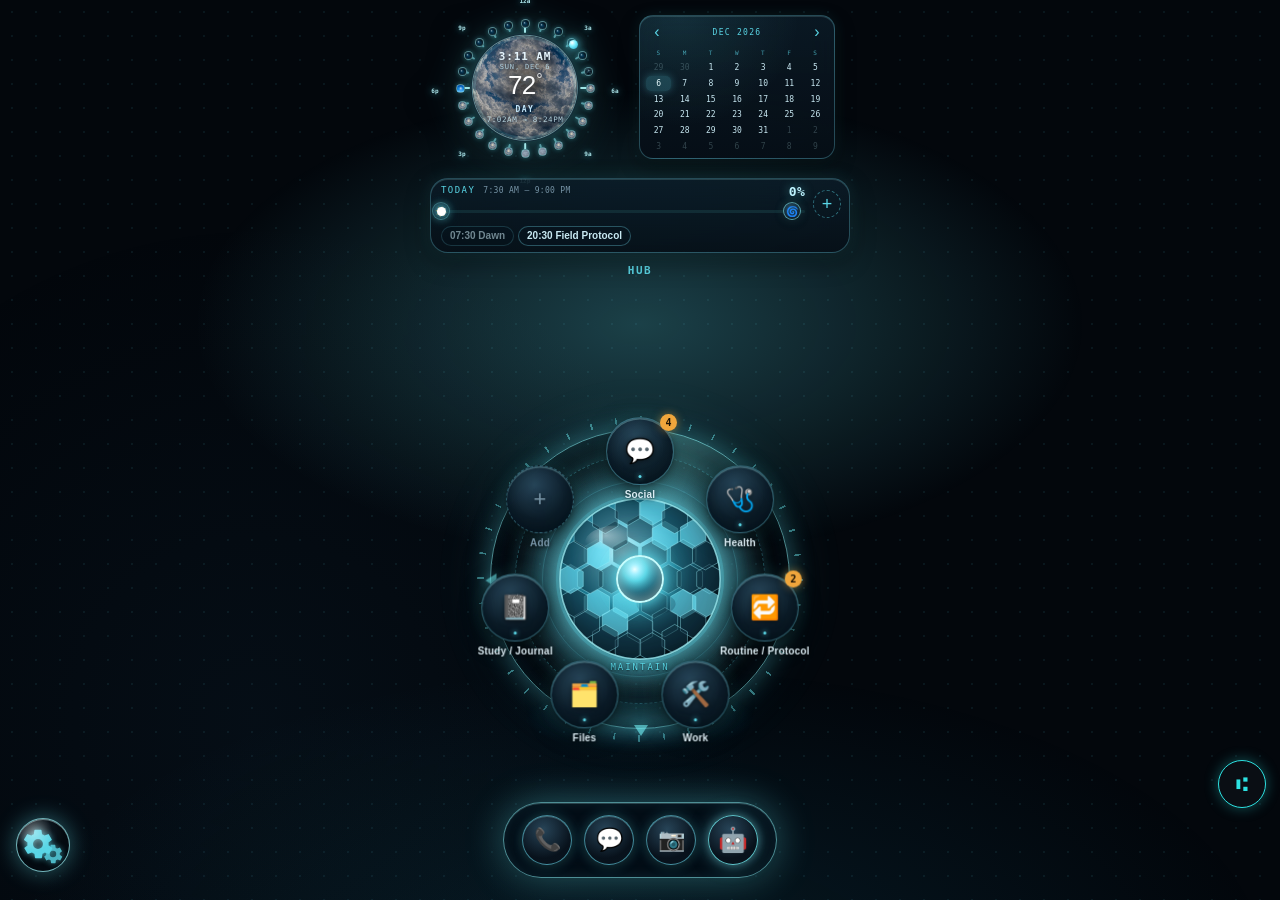
==== commit 01767d4f: "v8.3 — load overlay css/js from index" ====
--- a/index.html
+++ b/index.html
@@ -9,6 +9,7 @@
 <meta name="theme-color" content="#03070c">
 <title>Maintain</title>
 <link rel="stylesheet" href="styles.css?v=8.3">
+<link rel="stylesheet" href="v83.css?v=8.3">
 </head>
 <body>
 
@@ -127,5 +128,6 @@
 </div>
 
 <script src="app.js?v=8.3"></script>
+<script src="v83.js?v=8.3"></script>
 </body>
 </html>
--- a/v83.css
+++ b/v83.css
@@ -0,0 +1,20 @@
+/* Maintain v8.3 overlay */
+#ai-head{display:flex;align-items:center;gap:8px;margin-bottom:10px}
+#ai-head h3{flex:1;margin:0}
+#ai-cfg,#ai-close{background:none;border:none;color:#7a9aaa;font-size:18px;cursor:pointer;padding:4px 8px}
+#ai-cfg-row{display:none;gap:8px;margin-bottom:8px}
+#ai-cfg-row.on{display:flex}
+#ai-key{flex:1;background:#0a1219;border:1px solid rgba(90,214,230,.3);border-radius:10px;color:#e0f4ff;padding:10px 12px;font-size:14px}
+#ai-key-save{padding:0 12px;border-radius:10px;border:1px solid #5ad6e6;background:rgba(90,214,230,.15);color:#5ad6e6;font-weight:600}
+#ai-body .you{margin-left:auto;background:rgba(90,214,230,.08);border:1px solid rgba(90,214,230,.18)}
+.wx-num.minor{display:none}
+#dayline{height:auto!important;min-height:52px;grid-template-rows:auto auto auto!important;gap:2px 8px!important;overflow:hidden}
+.dl-head{grid-column:1;grid-row:1;display:flex;align-items:baseline;gap:8px}
+.dl-pct{margin-left:auto;font-size:13px!important;flex:none}
+.dl-pct small{display:none!important}
+.dl-track-wrap{grid-column:1;grid-row:2}
+.dl-add{grid-column:2;grid-row:1 / span 2}
+.dl-list{grid-column:1 / span 2;grid-row:3;display:flex;flex-wrap:wrap;gap:4px;max-height:44px;overflow:auto;padding-top:2px}
+.dl-list:empty{display:none}
+.dl-chip{border:1px solid rgba(120,230,250,.3);background:rgba(8,20,30,.7);color:#c8e8f2;border-radius:999px;padding:3px 8px;font:600 10px/1.2 -apple-system,sans-serif;cursor:pointer;white-space:nowrap}
+.dl-chip.past{opacity:.55}
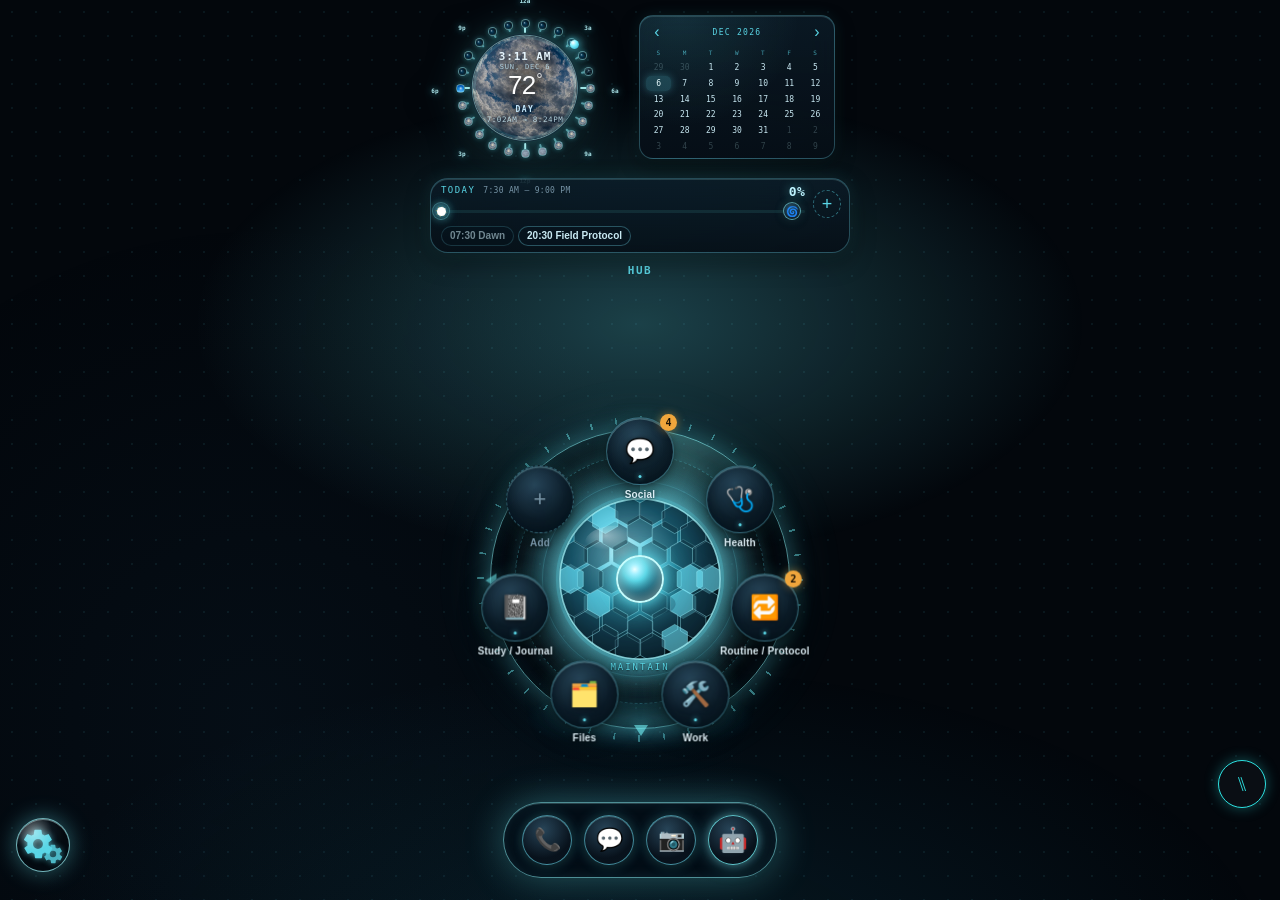
==== commit f47a0774: "v8.4 — load tracker-sync overlay from index" ====
--- a/index.html
+++ b/index.html
@@ -8,8 +8,8 @@
 <meta name="apple-mobile-web-app-title" content="Maintain">
 <meta name="theme-color" content="#03070c">
 <title>Maintain</title>
-<link rel="stylesheet" href="styles.css?v=8.3">
-<link rel="stylesheet" href="v83.css?v=8.3">
+<link rel="stylesheet" href="styles.css?v=8.4">
+<link rel="stylesheet" href="v83.css?v=8.4">
 </head>
 <body>
 
@@ -68,8 +68,8 @@
 
 <button id="gears-btn" title="Settings" aria-label="Maintain Settings">
   <span class="gear-glass">
-    <svg class="gear-a" viewBox="0 0 24 24" aria-hidden="true"><path fill="currentColor" d="M19.43 12.98c.04-.32.07-.64.07-.98s-.03-.66-.07-.98l2.11-1.65a.5.5 0 0 0 .12-.64l-2-3.46a.5.5 0 0 0-.6-.22l-2.49 1a7.2 7.2 0 0 0-1.7-.98l-.38-2.65A.5.5 0 0 0 13.9 2h-4a.5.5 0 0 0-.49.42l-.38 2.65c-.63.23-1.2.56-1.7.98l-2.49-1a.5.5 0 0 0-.6.22l-2 3.46a.5.5 0 0 0 .12.64L4.57 11c-.04.32-.07.65-.07 1s.03.66.07.98l-2.11 1.65a.5.5 0 0 0 .12.64l2 3.46c.14.24.43.34.68.22l2.49-1c.5.42 1.07.75 1.7.98l.38 2.65a.5.5 0 0 0 .49.42h4a.5.5 0 0 0 .49-.42l.38-2.65c.63-.23 1.2-.56 1.7-.98l2.49 1a.5.5 0 0 0 .6-.22l2-3.46a.5.5 0 0 0-.12-.64l-2.11-1.65zM12 15.5A3.5 3.5 0 1 1 12 8.5a3.5 3.5 0 0 1 0 7z"/></svg>
-    <svg class="gear-b" viewBox="0 0 24 24" aria-hidden="true"><path fill="currentColor" d="M19.43 12.98c.04-.32.07-.64.07-.98s-.03-.66-.07-.98l2.11-1.65a.5.5 0 0 0 .12-.64l-2-3.46a.5.5 0 0 0-.6-.22l-2.49 1a7.2 7.2 0 0 0-1.7-.98l-.38-2.65A.5.5 0 0 0 13.9 2h-4a.5.5 0 0 0-.49.42l-.38 2.65c-.63.23-1.2.56-1.7.98l-2.49-1a.5.5 0 0 0-.6.22l-2 3.46a.5.5 0 0 0 .12.64L4.57 11c-.04.32-.07.65-.07 1s.03.66.07.98l-2.11 1.65a.5.5 0 0 0 .12.64l2 3.46c.14.24.43.34.68.22l2.49-1c.5.42 1.07.75 1.7.98l.38 2.65a.5.5 0 0 0 .49.42h4a.5.5 0 0 0 .49-.42l.38-2.65c.63-.23 1.2-.56 1.7-.98l2.49 1a.5.5 0 0 0 .6-.22l2-3.46a.5.5 0 0 0-.12-.64l-2.11-1.65zM12 15.5A3.5 3.5 0 1 1 12 8.5a3.5 3.5 0 0 1 0 7z"/></svg>
+    <svg class="gear-a" viewBox="0 0 24 24" aria-hidden="true"><path fill="currentColor" d="M19.43 12.98c.04-.32.07-.64.07-.98s-.03-.66-.07-.98l2.11-1.65a.5.5 0 0 0 .12-.64l-2-3.46a.5.5 0 0 0-.6-.22l-2.49 1a7.2 7.2 0 0 0-1.7-.98l-.38-2.65A.5.5 0 0 0 13.9 2h-4a.5.5 0 0 0-.49.42l-.38 2.65c.63.23-1.2.56-1.7.98l-2.49-1a.5.5 0 0 0-.6.22l-2 3.46a.5.5 0 0 0 .12.64L4.57 11c-.04.32-.07.65-.07 1s.03.66.07.98l-2.11 1.65a.5.5 0 0 0 .12.64l2 3.46c.14.24.43.34.68.22l2.49-1c.5.42 1.07.75 1.7.98l.38 2.65a.5.5 0 0 0 .49.42h4a.5.5 0 0 0 .49-.42l.38-2.65c.63-.23 1.2-.56 1.7-.98l2.49 1a.5.5 0 0 0 .6-.22l2-3.46a.5.5 0 0 0-.12-.64l-2.11-1.65zM12 15.5A3.5 3.5 0 1 1 12 8.5a3.5 3.5 0 0 1 0 7z"/></svg>
+    <svg class="gear-b" viewBox="0 0 24 24" aria-hidden="true"><path fill="currentColor" d="M19.43 12.98c.04-.32.07-.64.07-.98s-.03-.66-.07-.98l2.11-1.65a.5.5 0 0 0 .12-.64l-2-3.46a.5.5 0 0 0-.6-.22l-2.49 1a7.2 7.2 0 0 0-1.7-.98l-.38-2.65A.5.5 0 0 0 13.9 2h-4a.5.5 0 0 0-.49.42l-.38 2.65c.63.23-1.2.56-1.7.98l-2.49-1a.5.5 0 0 0-.6.22l-2 3.46a.5.5 0 0 0 .12.64L4.57 11c-.04.32-.07.65-.07 1s.03.66.07.98l-2.11 1.65a.5.5 0 0 0 .12.64l2 3.46c.14.24.43.34.68.22l2.49-1c.5.42 1.07.75 1.7.98l.38 2.65a.5.5 0 0 0 .49.42h4a.5.5 0 0 0 .49-.42l.38-2.65c.63-.23 1.2-.56 1.7-.98l2.49 1a.5.5 0 0 0 .6-.22l2-3.46a.5.5 0 0 0-.12-.64l-2.11-1.65zM12 15.5A3.5 3.5 0 1 1 12 8.5a3.5 3.5 0 0 1 0 7z"/></svg>
   </span>
 </button>
 
@@ -101,7 +101,7 @@
   </div>
 </div>
 
-<div id="mp-fab" title="Push to GitHub">⑆</div>
+<div id="mp-fab" title="Push to GitHub">⑊</div>
 <div id="mp-wrap">
   <div id="mp-sheet">
     <h3>Push to GitHub <button id="mp-close">×</button></h3>
@@ -127,7 +127,8 @@
   </div>
 </div>
 
-<script src="app.js?v=8.3"></script>
-<script src="v83.js?v=8.3"></script>
+<script src="app.js?v=8.4"></script>
+<script src="v83.js?v=8.4"></script>
+<script src="v84.js?v=8.4"></script>
 </body>
 </html>
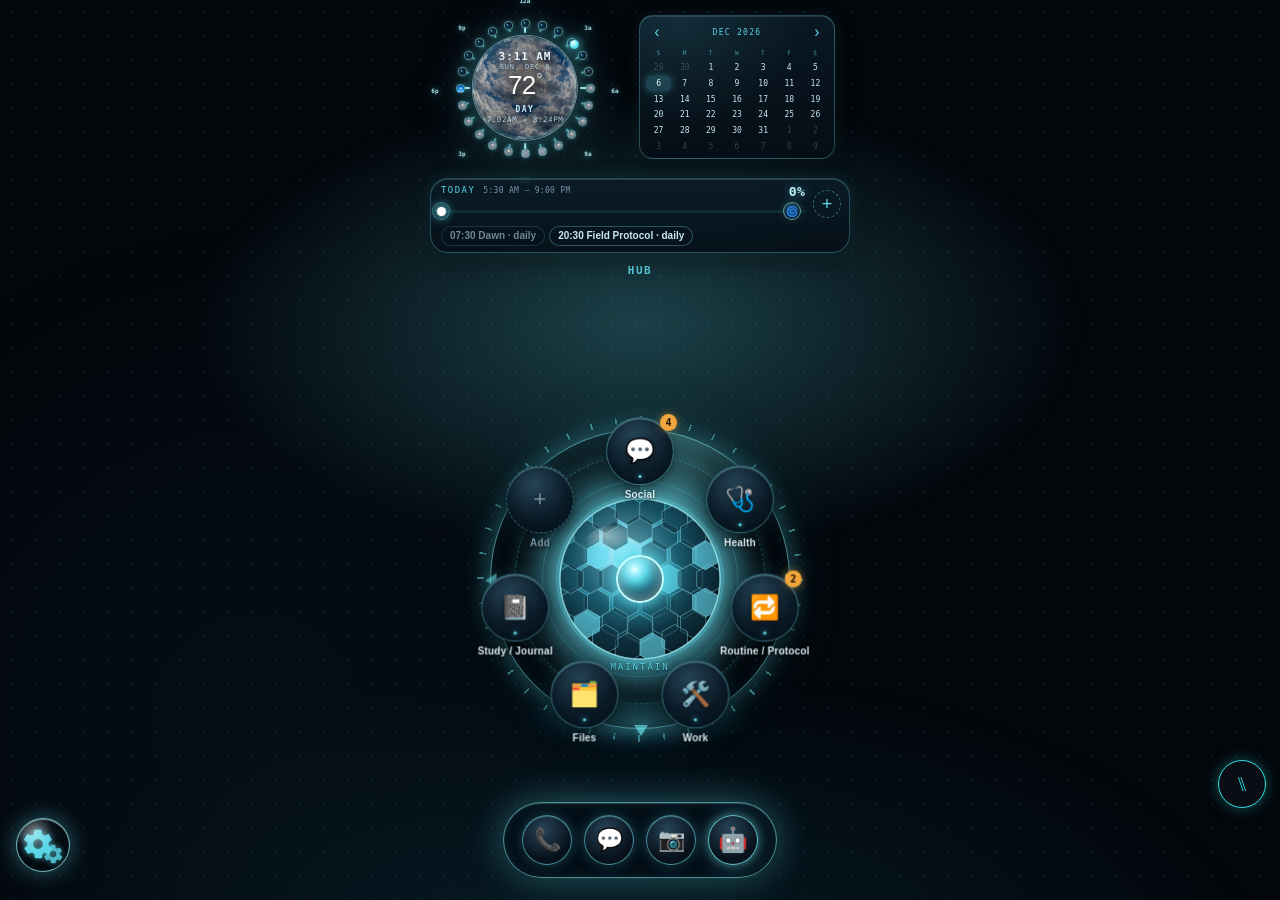
==== commit e20bd4c7: "v8.5 overlays — workweek track, no reload, iOS ping hooks" ====
--- a/index.html
+++ b/index.html
@@ -8,8 +8,9 @@
 <meta name="apple-mobile-web-app-title" content="Maintain">
 <meta name="theme-color" content="#03070c">
 <title>Maintain</title>
-<link rel="stylesheet" href="styles.css?v=8.4">
-<link rel="stylesheet" href="v83.css?v=8.4">
+<link rel="stylesheet" href="styles.css?v=8.5">
+<link rel="stylesheet" href="v83.css?v=8.5">
+<link rel="stylesheet" href="v85.css?v=8.5">
 </head>
 <body>
 
@@ -43,7 +44,7 @@
   <div id="dayline">
     <div class="dl-head">
       <div class="dl-title">Today</div>
-      <div class="dl-range">7:30 AM – 9:00 PM</div>
+      <div class="dl-range">5:30 AM – 9:00 PM</div>
       <div class="dl-pct" id="dl-pct">—%</div>
     </div>
     <div class="dl-track-wrap" id="dl-track-wrap">
@@ -127,8 +128,9 @@
   </div>
 </div>
 
-<script src="app.js?v=8.4"></script>
-<script src="v83.js?v=8.4"></script>
-<script src="v84.js?v=8.4"></script>
+<script src="app.js?v=8.5"></script>
+<script src="v83.js?v=8.5"></script>
+<script src="v84.js?v=8.5"></script>
+<script src="v85.js?v=8.5"></script>
 </body>
 </html>
--- a/v85.css
+++ b/v85.css
@@ -0,0 +1,12 @@
+/* Maintain v8.5 — work block + done/skip, no 3D restyle yet */
+.dl-range{white-space:nowrap}
+.dl-block{
+  position:absolute;top:50%;height:10px;transform:translateY(-50%);
+  border-radius:99px;pointer-events:none;
+  background:linear-gradient(90deg,rgba(90,214,230,.18),rgba(90,214,230,.08));
+  border:1px solid rgba(90,214,230,.28);
+}
+.dl-ev.done{opacity:.38;filter:grayscale(.6)}
+.dl-ev.kind-alarm{box-shadow:0 0 8px rgba(255,196,72,.45)}
+.dl-ev.kind-leave{box-shadow:0 0 8px rgba(255,120,80,.4)}
+.dl-chip.done{text-decoration:line-through;opacity:.55}
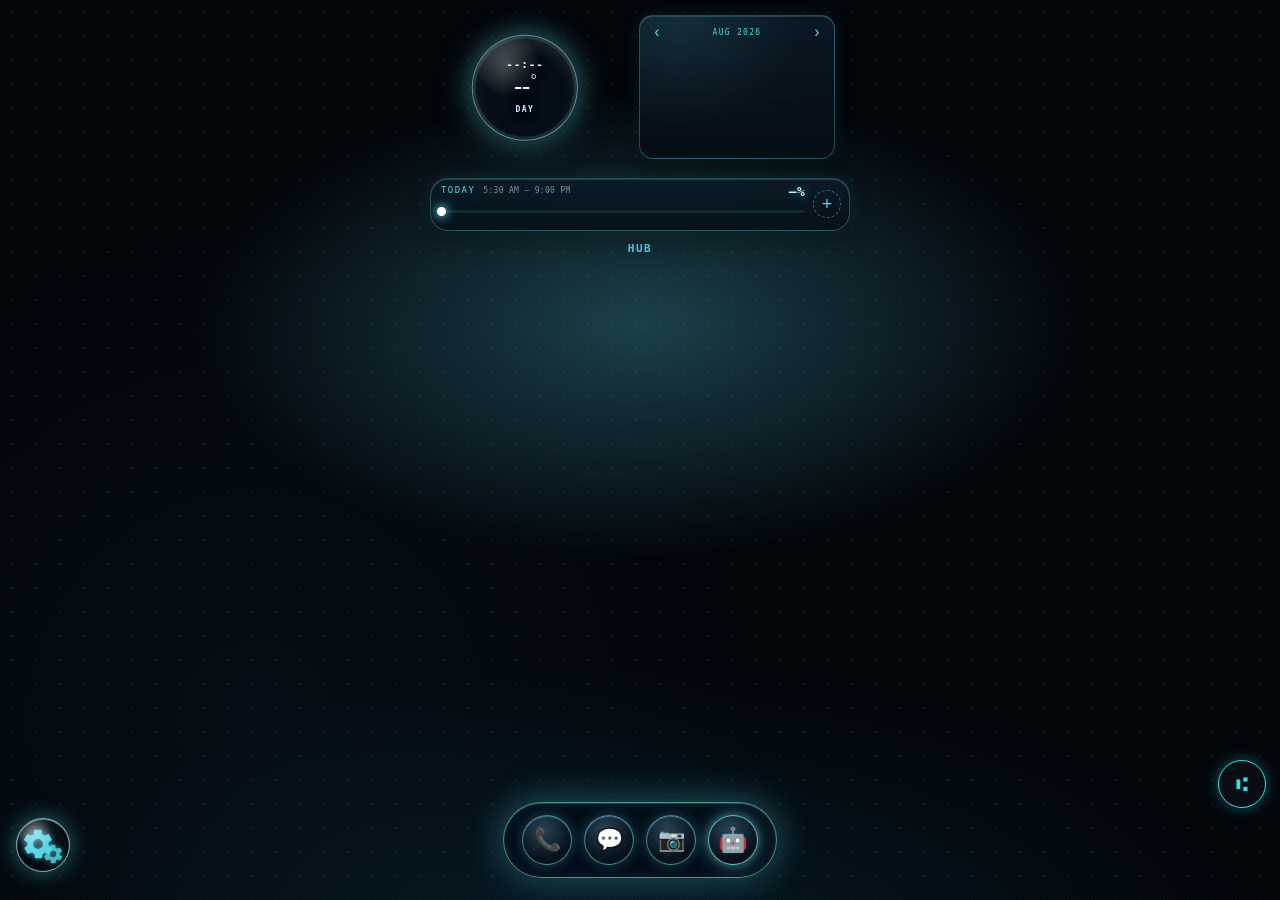
==== commit f89d58fe: "v8.5.1 load split app-tl.js and cache-bust scripts" ====
--- a/index.html
+++ b/index.html
@@ -8,9 +8,9 @@
 <meta name="apple-mobile-web-app-title" content="Maintain">
 <meta name="theme-color" content="#03070c">
 <title>Maintain</title>
-<link rel="stylesheet" href="styles.css?v=8.5">
-<link rel="stylesheet" href="v83.css?v=8.5">
-<link rel="stylesheet" href="v85.css?v=8.5">
+<link rel="stylesheet" href="styles.css?v=8.5.1">
+<link rel="stylesheet" href="v83.css?v=8.5.1">
+<link rel="stylesheet" href="v85.css?v=8.5.1">
 </head>
 <body>
 
@@ -102,7 +102,7 @@
   </div>
 </div>
 
-<div id="mp-fab" title="Push to GitHub">⑊</div>
+<div id="mp-fab" title="Push to GitHub">⑆</div>
 <div id="mp-wrap">
   <div id="mp-sheet">
     <h3>Push to GitHub <button id="mp-close">×</button></h3>
@@ -128,9 +128,10 @@
   </div>
 </div>
 
-<script src="app.js?v=8.5"></script>
-<script src="v83.js?v=8.5"></script>
-<script src="v84.js?v=8.5"></script>
-<script src="v85.js?v=8.5"></script>
+<script src="app.js?v=8.5.1"></script>
+<script src="app-tl.js?v=8.5.1"></script>
+<script src="v83.js?v=8.5.1"></script>
+<script src="v84.js?v=8.5.1"></script>
+<script src="v85.js?v=8.5.1"></script>
 </body>
 </html>
